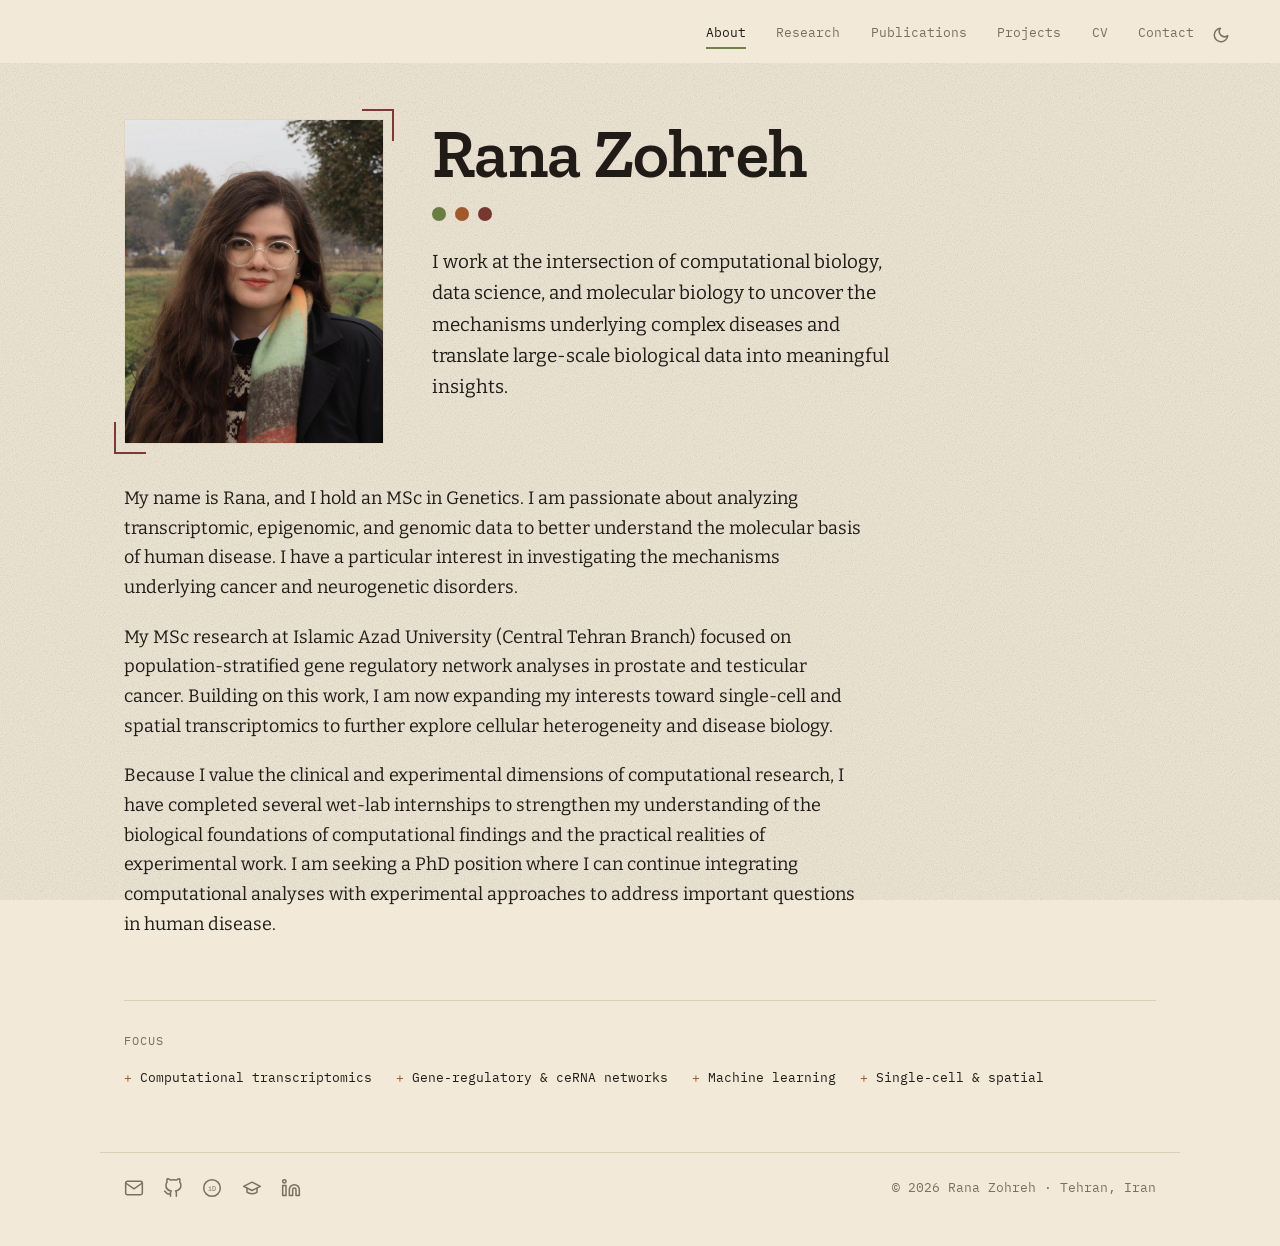
==== index.html @ a715c74a "Add files via upload" ====
<!DOCTYPE html>
<html lang="en">
<head>
  <meta charset="UTF-8">
  <!-- makes the site scale correctly on phones -->
  <meta name="viewport" content="width=device-width, initial-scale=1.0">
  <meta property="og:type" content="website">
  <meta property="og:url" content="https://ranazohreh.com/">
  <meta property="og:title" content="Rana Zohreh — Molecular Geneticist · Computational Biologist">
  <meta property="og:description" content="Computational Genomics &amp; Transcriptomics • Bioinformatics • Systems Biology • Machine Learning for Biomedical Data • Single-Cell &amp; Spatial Omics">
  <meta property="og:image" content="https://ranazohreh.com/og-card.png">
  <meta name="twitter:card" content="summary_large_image">
  <meta name="twitter:title" content="Rana Zohreh — Molecular Geneticist · Computational Biologist">
  <meta name="twitter:description" content="Computational Genomics &amp; Transcriptomics • Bioinformatics • Systems Biology • Machine Learning for Biomedical Data • Single-Cell &amp; Spatial Omics">
  <meta name="twitter:image" content="https://ranazohreh.com/og-card.png">
  <title>Rana Zohreh</title>
  <script>
  (function(){try{var t=localStorage.getItem('theme')||(window.matchMedia('(prefers-color-scheme: dark)').matches?'dark':'light');document.documentElement.setAttribute('data-theme',t);}catch(e){}})();
  function toggleTheme(){var d=document.documentElement,c=d.getAttribute('data-theme')==='dark'?'light':'dark';d.setAttribute('data-theme',c);try{localStorage.setItem('theme',c);}catch(e){}}
  </script>
  <meta name="description" content="Computational Genomics &amp; Transcriptomics • Bioinformatics • Systems Biology • Machine Learning for Biomedical Data • Single-Cell &amp; Spatial Omics">

  <!-- Google Fonts: display, body, and monospace label face -->
  <link rel="preconnect" href="https://fonts.googleapis.com">
  <link rel="preconnect" href="https://fonts.gstatic.com" crossorigin>
  <link href="https://fonts.googleapis.com/css2?family=Zilla+Slab:wght@400;500;600;700&family=Bitter:wght@400;500;600;700&family=IBM+Plex+Mono:wght@400;500&display=swap" rel="stylesheet">

  <!-- our stylesheet -->
  <link rel="stylesheet" href="style.css">
  <link rel="icon" type="image/svg+xml" href="favicon.svg">
  <link rel="icon" type="image/png" sizes="64x64" href="favicon-64.png">
  <link rel="apple-touch-icon" href="favicon-64.png">
</head>
<body class="home">

  <!-- ===== HEADER / NAV (same on every page) ===== -->
  <header class="site-header">
    <a href="/" class="logo" aria-label="Home"><svg viewBox="0 0 24 24" width="22" height="22" fill="none" stroke="currentColor" stroke-width="2" stroke-linecap="round" stroke-linejoin="round"><path d="M3 10.5 12 3l9 7.5"/><path d="M5 9.5V21h14V9.5"/></svg></a>
    <nav class="site-nav">
      <a href="/" class="is-active">About</a>
      <a href="research">Research</a>
      <a href="publications">Publications</a>
      <a href="projects">Projects</a>
      <a href="cv">CV</a>
      <a href="contact">Contact</a>
    </nav>
    <button class="theme-toggle" aria-label="Toggle dark mode" onclick="toggleTheme()"><svg class="icon-moon" viewBox="0 0 24 24" fill="none" stroke="currentColor" stroke-width="2" stroke-linecap="round" stroke-linejoin="round"><path d="M21 12.8A9 9 0 1 1 11.2 3 7 7 0 0 0 21 12.8z"/></svg><svg class="icon-sun" viewBox="0 0 24 24" fill="none" stroke="currentColor" stroke-width="2" stroke-linecap="round" stroke-linejoin="round"><circle cx="12" cy="12" r="4"/><path d="M12 2v2M12 20v2M2 12h2M20 12h2M5 5l1.4 1.4M17.2 17.2 18.6 18.6M18.6 5.4 17.2 6.8M6.8 17.2 5.4 18.6"/></svg></button>
    <div id="scroll-progress"></div>
  </header>

  <main>
    <!-- ===== HERO ===== -->
    <section class="hero">
      <div class="hero-text">
        <h1>Rana Zohreh</h1>
        <div class="dots" aria-hidden="true"><span></span><span></span><span></span></div>
        <p class="lede">
          I work at the intersection of computational biology, data science, and
          molecular biology to uncover the mechanisms underlying complex diseases
          and translate large-scale biological data into meaningful insights.
        </p>
      </div>

      <!-- PORTRAIT: replace rana.jpg with your photo (4:5 portrait, ~640x800).
           Until then, the placeholder below is shown automatically. -->
      <figure class="portrait">
        <img src="rana.jpg" alt="Portrait of Rana Zohreh"
             onerror="this.onerror=null; this.src='profile.svg';">
      </figure>
    </section>

    <!-- ===== ABOUT BODY ===== -->
    <section class="prose">
      <p>
        My name is Rana, and I hold an MSc in Genetics. I am passionate about
        analyzing transcriptomic, epigenomic, and genomic data to better understand
        the molecular basis of human disease. I have a particular interest in
        investigating the mechanisms underlying cancer and neurogenetic disorders.
      </p>
      <p>
        My MSc research at Islamic Azad University (Central Tehran Branch) focused on
        population-stratified gene regulatory network analyses in prostate and
        testicular cancer. Building on this work, I am now expanding my interests
        toward single-cell and spatial transcriptomics to further explore cellular
        heterogeneity and disease biology.
      </p>
      <p>
        Because I value the clinical and experimental dimensions of computational
        research, I have completed several wet-lab internships to strengthen my
        understanding of the biological foundations of computational findings and the
        practical realities of experimental work. I am seeking a PhD position where I
        can continue integrating computational analyses with experimental approaches
        to address important questions in human disease.
      </p>
    </section>

    <!-- ===== FOCUS AREAS (mono labels) ===== -->
    <section class="focus">
      <span class="focus-label">Focus</span>
      <ul class="focus-list">
        <li>Computational transcriptomics</li>
        <li>Gene-regulatory &amp; ceRNA networks</li>
        <li>Machine learning</li>
        <li>Single-cell &amp; spatial</li>
      </ul>
    </section>
  </main>

  <!-- ===== FOOTER (same on every page) ===== -->
  <footer class="site-footer">
    <div class="footer-links">
      <a href="https://mail.google.com/mail/?view=cm&amp;fs=1&amp;to=ranazohreh@gmail.com" target="_blank" rel="noopener noreferrer" aria-label="Email" title="Email"><svg viewBox="0 0 24 24" fill="none" stroke="currentColor" stroke-width="1.8" stroke-linecap="round" stroke-linejoin="round"><rect x="2" y="4" width="20" height="16" rx="2"/><path d="m2 6 10 7L22 6"/></svg></a>
      <a href="https://github.com/ranazohreh" target="_blank" rel="noopener noreferrer" aria-label="GitHub" title="GitHub"><svg viewBox="0 0 24 24" fill="none" stroke="currentColor" stroke-width="1.8" stroke-linecap="round" stroke-linejoin="round"><path d="M9 19c-5 1.5-5-2.5-7-3m14 6v-3.87a3.37 3.37 0 0 0-.94-2.61c3.14-.35 6.44-1.54 6.44-7A5.44 5.44 0 0 0 20 4.77 5.07 5.07 0 0 0 19.91 1S18.73.65 16 2.48a13.38 13.38 0 0 0-7 0C6.27.65 5.09 1 5.09 1A5.07 5.07 0 0 0 5 4.77a5.44 5.44 0 0 0-1.5 3.78c0 5.42 3.3 6.61 6.44 7A3.37 3.37 0 0 0 9 18.13V22"/></svg></a>
      <a href="https://orcid.org/0009-0005-7053-2197" target="_blank" rel="noopener noreferrer" aria-label="ORCID" title="ORCID"><svg viewBox="0 0 24 24" fill="none" stroke="currentColor" stroke-width="1.8"><circle cx="12" cy="12" r="10"/><text x="12" y="15.5" text-anchor="middle" font-family="monospace" font-size="8" fill="currentColor" stroke="none">iD</text></svg></a>
      <a href="https://scholar.google.com/citations?hl=en&amp;user=mZwZX9kAAAAJ" target="_blank" rel="noopener noreferrer" aria-label="Google Scholar" title="Google Scholar"><svg viewBox="0 0 24 24" fill="none" stroke="currentColor" stroke-width="1.8" stroke-linecap="round" stroke-linejoin="round"><path d="M22 10 12 5 2 10l10 5 10-5Z"/><path d="M6 12v5c3 2.5 9 2.5 12 0v-5"/></svg></a>
      <a href="https://www.linkedin.com/in/ranazohreh" target="_blank" rel="noopener noreferrer" aria-label="LinkedIn" title="LinkedIn"><svg viewBox="0 0 24 24" fill="none" stroke="currentColor" stroke-width="1.8" stroke-linecap="round" stroke-linejoin="round"><path d="M16 8a6 6 0 0 1 6 6v7h-4v-7a2 2 0 0 0-4 0v7h-4v-7a6 6 0 0 1 6-6z"/><rect x="2" y="9" width="4" height="12"/><circle cx="4" cy="4" r="2"/></svg></a>
    </div>
    <p class="footer-note">&copy; 2026 Rana Zohreh &middot; Tehran, Iran</p>
  </footer>

  <script>
  (function(){var last=0;function upd(){var el=document.getElementById('scroll-progress');if(!el)return;var d=document.documentElement;var h=d.scrollHeight-d.clientHeight;var y=window.scrollY||d.scrollTop;el.style.width=(h>0?(y/h*100):0)+'%';el.style.background=(y>last)?'var(--amber)':'var(--ink)';last=y;}window.addEventListener('scroll',upd,{passive:true});window.addEventListener('resize',upd);document.addEventListener('DOMContentLoaded',upd);})();
  </script>
</body>
</html>
---- style.css ----
/* ============================================================
   Rana Zohreh — "Bench & Code" v3 (warm multi-accent, Mulish)
   Display + Body: Mulish (Calibri-like humanist sans)
   Labels: IBM Plex Mono
   Palette: bone + olive + amber + oxblood
   Edit :root to restyle everything.
   ============================================================ */

:root {
  /* ---- BASE ---- */
  --paper:  #f2e9d8;   /* warm cream-bone (back toward previous) */
  --paper2: #ede1c9;   /* photo frame */
  --ink:    #211c17;   /* warm near-black */
  --muted:  #7c6f5d;   /* warm grey */
  --line:   #ddcfb6;   /* warm hairline */

  /* ---- ACCENTS (the palette) ---- */
  --olive:   #6f8346;
  --amber:   #a85d2e;
  --oxblood: #7c3a33;
  --accent:  var(--olive);   /* primary: links + active nav */

  /* ---- TYPE ---- */
  --display: 'Zilla Slab', Georgia, serif;    /* ≈ Sentinel (free slab) */
  --body:    'Bitter', Georgia, serif;         /* ≈ Clarendon (free slab) */
  --mono:    'IBM Plex Mono', monospace;

  --maxw: 1080px;
}

* { box-sizing: border-box; }
html {
  scroll-behavior: smooth;
  overflow-x: clip;            /* kills the horizontal scrollbar + bottom shake; keeps sticky working */
  scrollbar-width: none;       /* Firefox: hide scrollbar */
  -ms-overflow-style: none;    /* legacy Edge */
}
html::-webkit-scrollbar { width: 0; height: 0; }  /* Chrome/Safari: hide scrollbar */

body {
  margin: 0;
  background: var(--paper);
  color: var(--ink);
  font-family: var(--body);
  font-size: 18px;
  line-height: 1.65;
  -webkit-font-smoothing: antialiased;
}

/* ---- FILM GRAIN OVERLAY ---- */
body::before {
  content: "";
  position: fixed;
  inset: 0;
  z-index: 9999;
  pointer-events: none;
  opacity: 0.9;                 /* lower = subtler grain */
  mix-blend-mode: multiply;
  background-image: url("data:image/svg+xml,%3Csvg xmlns='http://www.w3.org/2000/svg' width='180' height='180'%3E%3Cfilter id='n'%3E%3CfeTurbulence type='fractalNoise' baseFrequency='0.9' numOctaves='3' stitchTiles='stitch'/%3E%3CfeColorMatrix type='saturate' values='0'/%3E%3C/filter%3E%3Crect width='100%25' height='100%25' filter='url(%23n)' opacity='0.4'/%3E%3C/svg%3E");
}

a { color: var(--accent); text-decoration: none; }
a:hover { text-decoration: underline; }
a:focus-visible { outline: 2px solid var(--accent); outline-offset: 3px; border-radius: 2px; }

/* ============================================================
   HEADER / NAV
   ============================================================ */
.site-header {
  margin: 0;
  padding: 1.4rem clamp(1.5rem, 4vw, 3rem) 0.9rem;
  position: sticky; top: 0; z-index: 10001;
  background: var(--paper);
  display: flex;
  flex-wrap: wrap;
  align-items: center;
  gap: 1rem;
}
.logo {
  display: inline-flex;
  align-items: center;
  line-height: 0;
  margin-right: auto;   /* pushes nav to the far right */
  color: var(--ink);
}
.logo svg { display: block; }
.logo:hover { text-decoration: none; color: var(--accent); }

.site-nav { display: flex; gap: 1.9rem; margin-left: auto; font-family: var(--mono); font-size: 0.8rem; }
.home .logo { display: none; }   /* hide the small name only on the homepage */
.site-nav a { color: var(--muted); }
.site-nav a:hover { color: var(--ink); text-decoration: none; }
.site-nav a.is-active { color: var(--ink); }
.site-nav a.is-active::after {
  content: ""; display: block; height: 2px; background: var(--accent); margin-top: 3px;
}

/* ============================================================
   MAIN
   ============================================================ */
main { max-width: var(--maxw); margin: 0 auto; padding: 0 1.5rem; }

.hero {
  padding: 3.5rem 0 1rem;
  display: grid;
  grid-template-columns: 1fr;
  gap: 2.5rem;
  align-items: start;
}
@media (min-width: 720px) {
  .hero { grid-template-columns: 260px 1fr; gap: 3rem; }
  .portrait { order: -1; }   /* portrait sits in the left column */
}

.eyebrow {
  font-family: var(--mono);
  font-size: 0.76rem;
  letter-spacing: 0.06em;
  text-transform: uppercase;
  color: var(--oxblood);
  margin: 0 0 1rem;
}

.hero h1 {
  font-family: var(--display);
  font-weight: 600;
  font-size: clamp(2.7rem, 7vw, 4.3rem);
  line-height: 1.02;
  letter-spacing: -0.01em;
  margin: 0 0 1.1rem;
}

/* ---- SIGNATURE: three dots (olive / amber / oxblood) ---- */
.dots { display: flex; gap: 9px; margin: 0 0 1.6rem; }
.dots span { width: 14px; height: 14px; border-radius: 50%; display: block; }
.dots span:nth-child(1) { background: var(--olive); }
.dots span:nth-child(2) { background: var(--amber); }
.dots span:nth-child(3) { background: var(--oxblood); }

.lede { font-size: 1.18rem; color: var(--ink); max-width: 40ch; margin: 0; }

/* ---- PORTRAIT ---- */
.portrait { margin: 0; position: relative; z-index: 10000; }  /* z-index keeps photo above the grain */
/* L-shaped brackets: bottom-left + top-right, offset 12px outside the photo */
.portrait::before,
.portrait::after { content: ""; position: absolute; width: 30px; height: 30px; }
.portrait::after  { left: -12px;  bottom: -12px; border-left: 2px solid var(--oxblood); border-bottom: 2px solid var(--oxblood); }
.portrait::before { right: -12px; top: -12px;    border-right: 2px solid var(--oxblood); border-top: 2px solid var(--oxblood); }
.portrait img {
  width: 100%;
  aspect-ratio: 4 / 5;
  object-fit: cover;
  display: block;
  background: var(--paper2);
  border: 1px solid var(--line);
  filter: grayscale(0.12) sepia(0.10) contrast(1.02);  /* delete for a plain photo */
}
/* corner brackets: bottom-left + top-right, offset out from the photo.
   change -10px to push them further/closer; change var(--oxblood) to recolor */
.portrait::after {
  content: ""; position: absolute; left: -10px; bottom: -10px;
  width: 30px; height: 30px;
  border-left: 2px solid var(--oxblood); border-bottom: 2px solid var(--oxblood);
}
.portrait::before {
  content: ""; position: absolute; right: -10px; top: -10px;
  width: 30px; height: 30px;
  border-right: 2px solid var(--oxblood); border-top: 2px solid var(--oxblood);
}
.portrait figcaption {
  font-family: var(--mono);
  font-size: 0.72rem;
  color: var(--muted);
  margin-top: 0.6rem;
  letter-spacing: 0.04em;
}

/* ---- PROSE ---- */
.prose { padding: 1.5rem 0; max-width: 62ch; }
.prose p { margin: 0 0 1.25rem; color: var(--ink); }

/* ---- FOCUS ---- */
.focus { padding: 1.5rem 0 0; border-top: 1px solid var(--line); margin-top: 1rem; }
.focus-label {
  font-family: var(--mono); font-size: 0.74rem; letter-spacing: 0.08em;
  text-transform: uppercase; color: var(--muted);
}
.focus-list {
  list-style: none; padding: 0; margin: 0.75rem 0 0;
  display: flex; flex-wrap: wrap; gap: 0.5rem 1.5rem;
  font-family: var(--mono); font-size: 0.84rem;
}
.focus-list li::before { content: "+ "; color: var(--amber); }

/* ---- inner / stub pages ---- */
.page-intro { padding: 3rem 0 1rem; }
.page-intro h1 {
  font-family: var(--display); font-weight: 600;
  font-size: clamp(2.3rem, 6vw, 3.2rem); letter-spacing: -0.01em; margin: 0 0 1rem;
}
.placeholder {
  font-family: var(--mono); font-size: 0.84rem; color: var(--muted);
  border: 1px dashed var(--line); padding: 1rem 1.25rem; border-radius: 4px;
}

/* ---- RESEARCH page ---- */
.page-lede { font-size: 1.12rem; color: var(--ink); max-width: 60ch; margin: 0 0 0.5rem; }
.research-list { display: flex; flex-direction: column; gap: 3.4rem; padding: 2.4rem 0 0; max-width: 66ch; }
.theme { border-top: 1px solid var(--line); padding-top: 2rem; }
.theme .tag {
  font-family: var(--mono); font-size: 0.68rem; letter-spacing: 0.05em;
  text-transform: uppercase; color: var(--paper); background: var(--oxblood);
  display: inline-block; padding: 3px 9px; border-radius: 3px; margin-bottom: 0.7rem;
}
.theme h2 {
  font-family: var(--display); font-weight: 600; font-size: 1.5rem;
  letter-spacing: -0.01em; line-height: 1.15; margin: 0 0 0.6rem;
}
.theme p { margin: 0 0 0.9rem; color: var(--ink); }
.theme .methods { font-family: var(--mono); font-size: 0.76rem; color: var(--muted); margin: 0; }
.theme .methods b { color: var(--ink); font-weight: 500; }

/* ---- PUBLICATIONS page ---- */
.pub-group { margin: 0 0 4.4rem; max-width: 72ch; }
.pub-label {
  font-family: var(--display); font-size: 1.25rem; font-weight: 600;
  letter-spacing: -0.01em; color: var(--oxblood); display: inline-block;
  margin-bottom: 1rem; padding-bottom: 3px; border-bottom: 2px solid var(--oxblood);
}
.pub { padding: 1.15rem 0; border-top: 1px solid var(--line); }
.pub .title { font-weight: 600; color: var(--ink); }
.pub .authors { display: block; color: var(--muted); font-size: 0.92rem; margin-top: 0.15rem; }
.pub .venue { display: block; color: var(--muted); font-size: 0.88rem; font-style: italic; margin-top: 0.1rem; }
.pub .me { color: var(--oxblood); font-weight: 600; }
.pub .award {
  font-family: var(--mono); font-size: 0.72rem; color: var(--olive);
  margin-top: 0.35rem; display: inline-block;
}

/* ============================================================
   FOOTER
   ============================================================ */
.site-footer {
  max-width: var(--maxw); margin: 4rem auto 0;
  padding: 1.5rem 1.5rem 3rem; border-top: 1px solid var(--line);
  display: flex; flex-wrap: wrap; justify-content: space-between; gap: 0.75rem;
}
.footer-links { display: flex; gap: 1.2rem; align-items: center; font-family: var(--mono); font-size: 0.8rem; }
.footer-links a { color: var(--muted); display: inline-flex; }
.footer-links a:hover { color: var(--oxblood); text-decoration: none; }
.footer-links svg { width: 20px; height: 20px; display: block; }
.footer-note { font-family: var(--mono); font-size: 0.8rem; color: var(--muted); margin: 0; }

/* ============================================================
   RESPONSIVE
   ============================================================ */
@media (max-width: 540px) {
  body { font-size: 17px; }
  .site-header { padding-top: 1.75rem; }
  .hero { padding-top: 2.5rem; }
  .portrait { max-width: 240px; }
}
@media (prefers-reduced-motion: reduce) { html { scroll-behavior: auto; } }


/* ============================================================
   THEME TOGGLE + DARK MODE
   ============================================================ */
.theme-toggle {
  background: none; border: none; cursor: pointer; color: var(--muted);
  padding: 2px; display: inline-flex; align-items: center;
}
.theme-toggle:hover { color: var(--ink); }
.theme-toggle svg { display: block; width: 18px; height: 18px; }
.theme-toggle .icon-sun { display: none; }
[data-theme="dark"] .theme-toggle .icon-moon { display: none; }
[data-theme="dark"] .theme-toggle .icon-sun { display: inline; }

[data-theme="dark"] {
  --paper:  #1a1714;
  --paper2: #232019;
  --ink:    #ece5d7;
  --muted:  #9c9384;
  --line:   #322d25;
  --olive:  #9fb06b;
  --amber:  #d68f55;
  --oxblood:#cf7468;
}
[data-theme="dark"] body::before { mix-blend-mode: screen; opacity: 0.32; }
[data-theme="dark"] .portrait img { filter: grayscale(0.1) contrast(1.0); }

/* ============================================================
   CV page
   ============================================================ */
.cv-download {
  display: inline-block; font-family: var(--mono); font-size: 0.8rem;
  border: 1px solid var(--ink); padding: 0.5rem 1rem; border-radius: 4px;
  color: var(--ink); margin: 0 0 1.75rem;
}
.cv-download:hover { background: var(--ink); color: var(--paper); text-decoration: none; }
.cv-section { margin: 0 0 2.2rem; max-width: 76ch; }
.cv-section > h2 {
  font-family: var(--display); font-weight: 600; font-size: 1.4rem;
  letter-spacing: -0.01em; margin: 0 0 0.75rem;
}
.cv-info { display: grid; grid-template-columns: max-content 1fr; gap: 0.4rem 1.4rem; max-width: 62ch; }
.cv-info dt {
  font-family: var(--mono); font-size: 0.74rem; text-transform: uppercase;
  letter-spacing: 0.04em; color: var(--muted); padding-top: 3px;
}
.cv-info dd { margin: 0; color: var(--ink); }
.cv-row {
  display: grid; grid-template-columns: 124px 1fr; gap: 1rem;
  padding: 0.9rem 0; border-top: 1px solid var(--line);
}
.cv-date { font-family: var(--mono); font-size: 0.78rem; color: var(--oxblood); padding-top: 2px; }
.cv-entry h3 { font-size: 1.02rem; font-weight: 600; margin: 0 0 0.15rem; }
.cv-entry .org { color: var(--muted); font-size: 0.92rem; margin: 0 0 0.45rem; }
.cv-entry ul { margin: 0.3rem 0 0; padding-left: 1.1rem; }
.cv-entry li { margin: 0 0 0.35rem; color: var(--ink); }
.skills-group { margin: 0 0 0.85rem; }
.skills-group h3 { font-size: 0.95rem; font-weight: 600; margin: 0 0 0.2rem; }
.skills-group p { margin: 0; color: var(--muted); font-size: 0.9rem; }
@media (max-width: 560px) { .cv-row { grid-template-columns: 1fr; gap: 0.2rem; } }

/* ============================================================
   PROJECTS page
   ============================================================ */
.projects-grid {
  display: grid; grid-template-columns: repeat(auto-fit, minmax(260px, 1fr));
  gap: 1.25rem; padding: 1.75rem 0 0;
}
.project-card {
  border: 1px solid var(--line); border-radius: 6px; padding: 1.25rem;
  display: flex; flex-direction: column; gap: 0.6rem; background: var(--paper2);
}
.project-card .tag {
  font-family: var(--mono); font-size: 0.7rem; text-transform: uppercase;
  letter-spacing: 0.05em; color: var(--oxblood);
}
.project-card h2 {
  font-family: var(--display); font-weight: 600; font-size: 1.2rem;
  letter-spacing: -0.01em; margin: 0;
}
.project-card p { margin: 0; font-size: 0.92rem; color: var(--ink); flex: 1; }
.project-stack { font-family: var(--mono); font-size: 0.74rem; color: var(--muted); }
.project-card .links { font-family: var(--mono); font-size: 0.78rem; }


/* ---- scroll progress bar ---- */
#scroll-progress {
  position: absolute; left: 0; bottom: 0; height: 3px; width: 0;
  background: var(--amber); z-index: 2; transition: background .15s ease;
}


/* ---- CONTACT page ---- */
.contact-list { display: flex; flex-direction: column; gap: 0; padding: 1.75rem 0 0; max-width: 58ch; }
.contact-row {
  display: flex; align-items: center; gap: 1rem; padding: 1rem 0;
  border-top: 1px solid var(--line); color: var(--ink);
}
.contact-row:hover { text-decoration: none; }
.contact-row svg { width: 22px; height: 22px; flex: none; color: var(--muted); }
.contact-row:hover svg,
.contact-row:hover .c-label { color: var(--oxblood); }
.c-label { font-weight: 600; min-width: 96px; }
.c-val { color: var(--muted); font-family: var(--mono); font-size: 0.86rem; }
.contact-note { font-family: var(--mono); font-size: 0.82rem; color: var(--muted); margin-top: 1.5rem; }
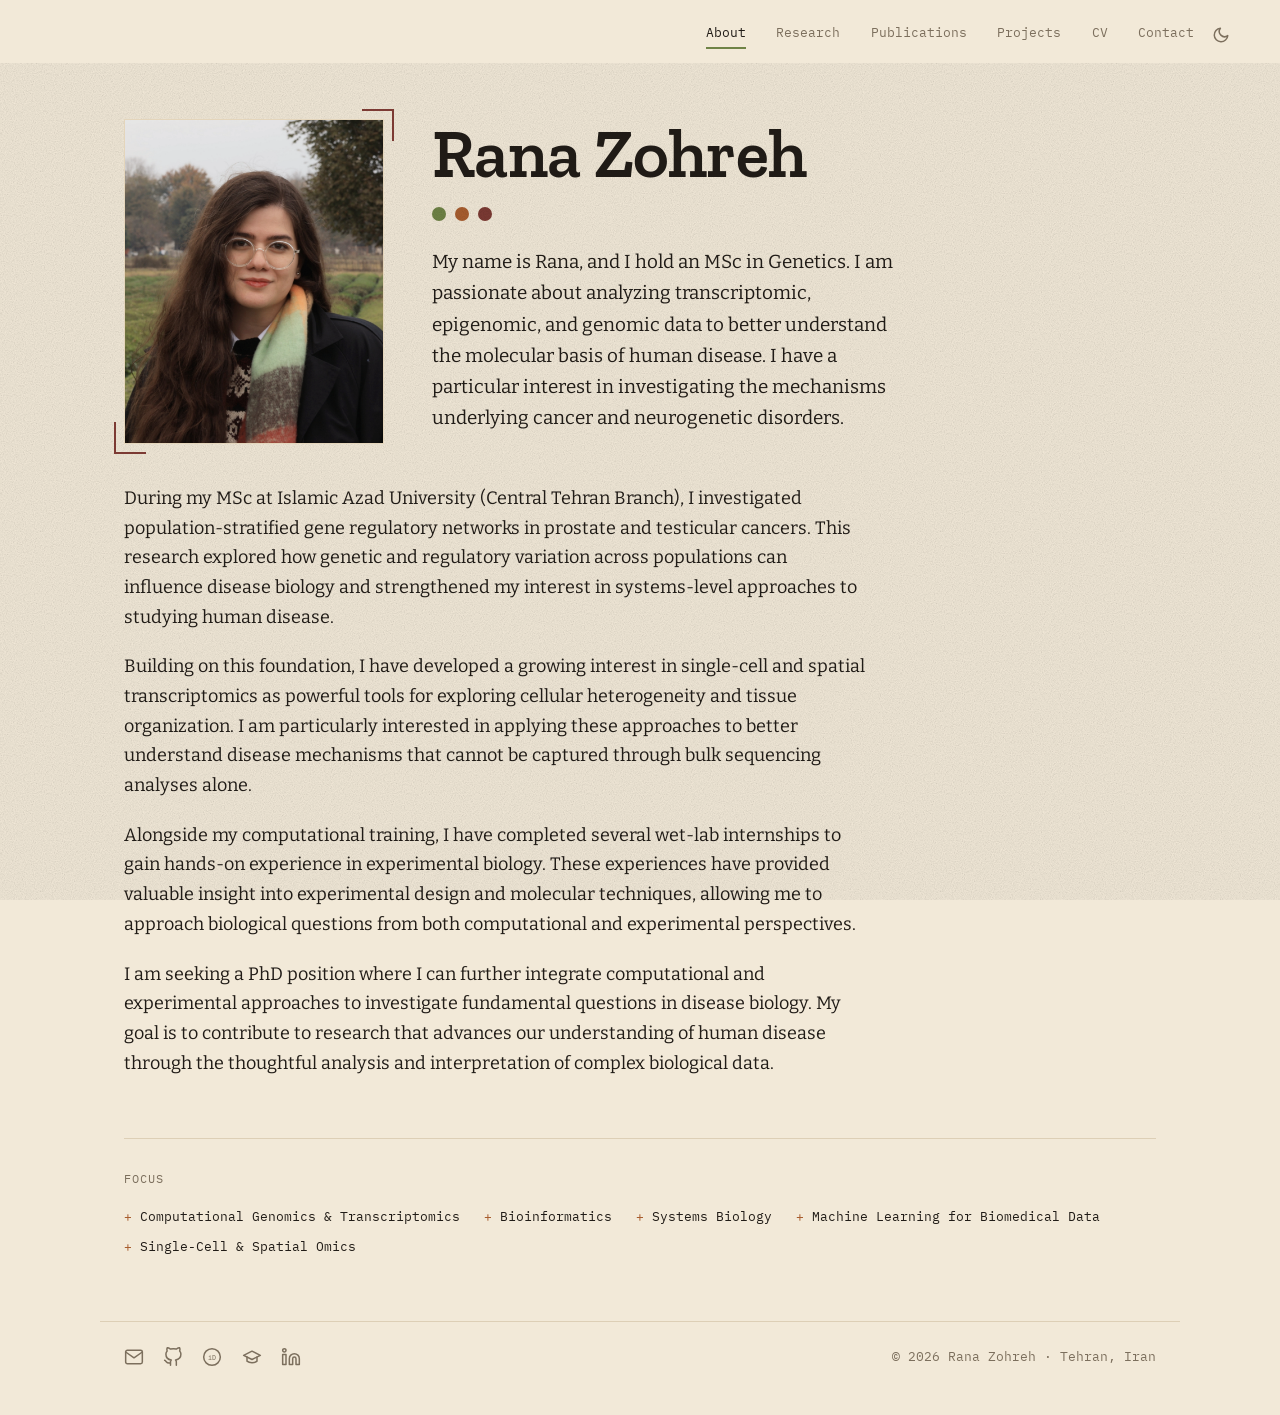
==== commit 9d9938cd: "Add files via upload" ====
--- a/index.html
+++ b/index.html
@@ -55,9 +55,10 @@
         <h1>Rana Zohreh</h1>
         <div class="dots" aria-hidden="true"><span></span><span></span><span></span></div>
         <p class="lede">
-          I work at the intersection of computational biology, data science, and
-          molecular biology to uncover the mechanisms underlying complex diseases
-          and translate large-scale biological data into meaningful insights.
+          My name is Rana, and I hold an MSc in Genetics. I am passionate about
+          analyzing transcriptomic, epigenomic, and genomic data to better understand
+          the molecular basis of human disease. I have a particular interest in
+          investigating the mechanisms underlying cancer and neurogenetic disorders.
         </p>
       </div>
 
@@ -72,25 +73,32 @@
     <!-- ===== ABOUT BODY ===== -->
     <section class="prose">
       <p>
-        My name is Rana, and I hold an MSc in Genetics. I am passionate about
-        analyzing transcriptomic, epigenomic, and genomic data to better understand
-        the molecular basis of human disease. I have a particular interest in
-        investigating the mechanisms underlying cancer and neurogenetic disorders.
+        During my MSc at Islamic Azad University (Central Tehran Branch), I
+        investigated population-stratified gene regulatory networks in prostate and
+        testicular cancers. This research explored how genetic and regulatory
+        variation across populations can influence disease biology and strengthened
+        my interest in systems-level approaches to studying human disease.
       </p>
       <p>
-        My MSc research at Islamic Azad University (Central Tehran Branch) focused on
-        population-stratified gene regulatory network analyses in prostate and
-        testicular cancer. Building on this work, I am now expanding my interests
-        toward single-cell and spatial transcriptomics to further explore cellular
-        heterogeneity and disease biology.
+        Building on this foundation, I have developed a growing interest in
+        single-cell and spatial transcriptomics as powerful tools for exploring
+        cellular heterogeneity and tissue organization. I am particularly interested
+        in applying these approaches to better understand disease mechanisms that
+        cannot be captured through bulk sequencing analyses alone.
       </p>
       <p>
-        Because I value the clinical and experimental dimensions of computational
-        research, I have completed several wet-lab internships to strengthen my
-        understanding of the biological foundations of computational findings and the
-        practical realities of experimental work. I am seeking a PhD position where I
-        can continue integrating computational analyses with experimental approaches
-        to address important questions in human disease.
+        Alongside my computational training, I have completed several wet-lab
+        internships to gain hands-on experience in experimental biology. These
+        experiences have provided valuable insight into experimental design and
+        molecular techniques, allowing me to approach biological questions from both
+        computational and experimental perspectives.
+      </p>
+      <p>
+        I am seeking a PhD position where I can further integrate computational and
+        experimental approaches to investigate fundamental questions in disease
+        biology. My goal is to contribute to research that advances our understanding
+        of human disease through the thoughtful analysis and interpretation of
+        complex biological data.
       </p>
     </section>
 
@@ -98,10 +106,11 @@
     <section class="focus">
       <span class="focus-label">Focus</span>
       <ul class="focus-list">
-        <li>Computational transcriptomics</li>
-        <li>Gene-regulatory &amp; ceRNA networks</li>
-        <li>Machine learning</li>
-        <li>Single-cell &amp; spatial</li>
+        <li>Computational Genomics &amp; Transcriptomics</li>
+        <li>Bioinformatics</li>
+        <li>Systems Biology</li>
+        <li>Machine Learning for Biomedical Data</li>
+        <li>Single-Cell &amp; Spatial Omics</li>
       </ul>
     </section>
   </main>
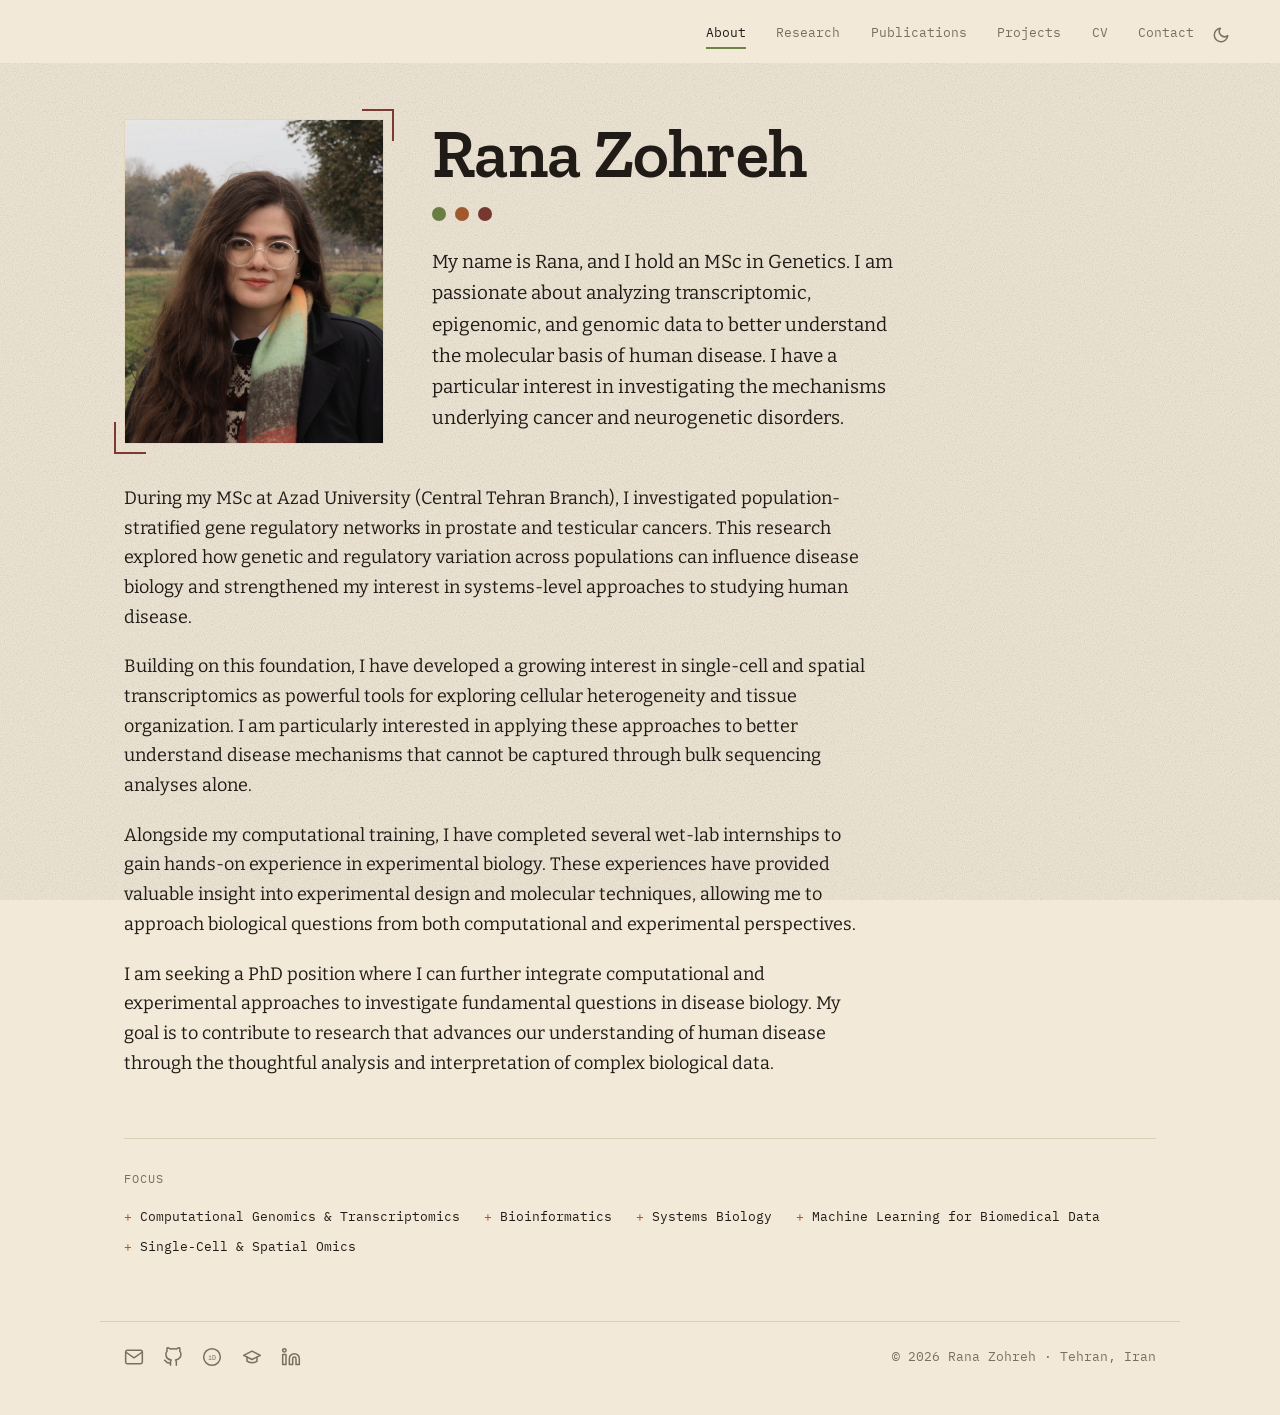
==== commit 2587d6e4: "Add files via upload" ====
--- a/index.html
+++ b/index.html
@@ -73,7 +73,7 @@
     <!-- ===== ABOUT BODY ===== -->
     <section class="prose">
       <p>
-        During my MSc at Islamic Azad University (Central Tehran Branch), I
+        During my MSc at Azad University (Central Tehran Branch), I
         investigated population-stratified gene regulatory networks in prostate and
         testicular cancers. This research explored how genetic and regulatory
         variation across populations can influence disease biology and strengthened
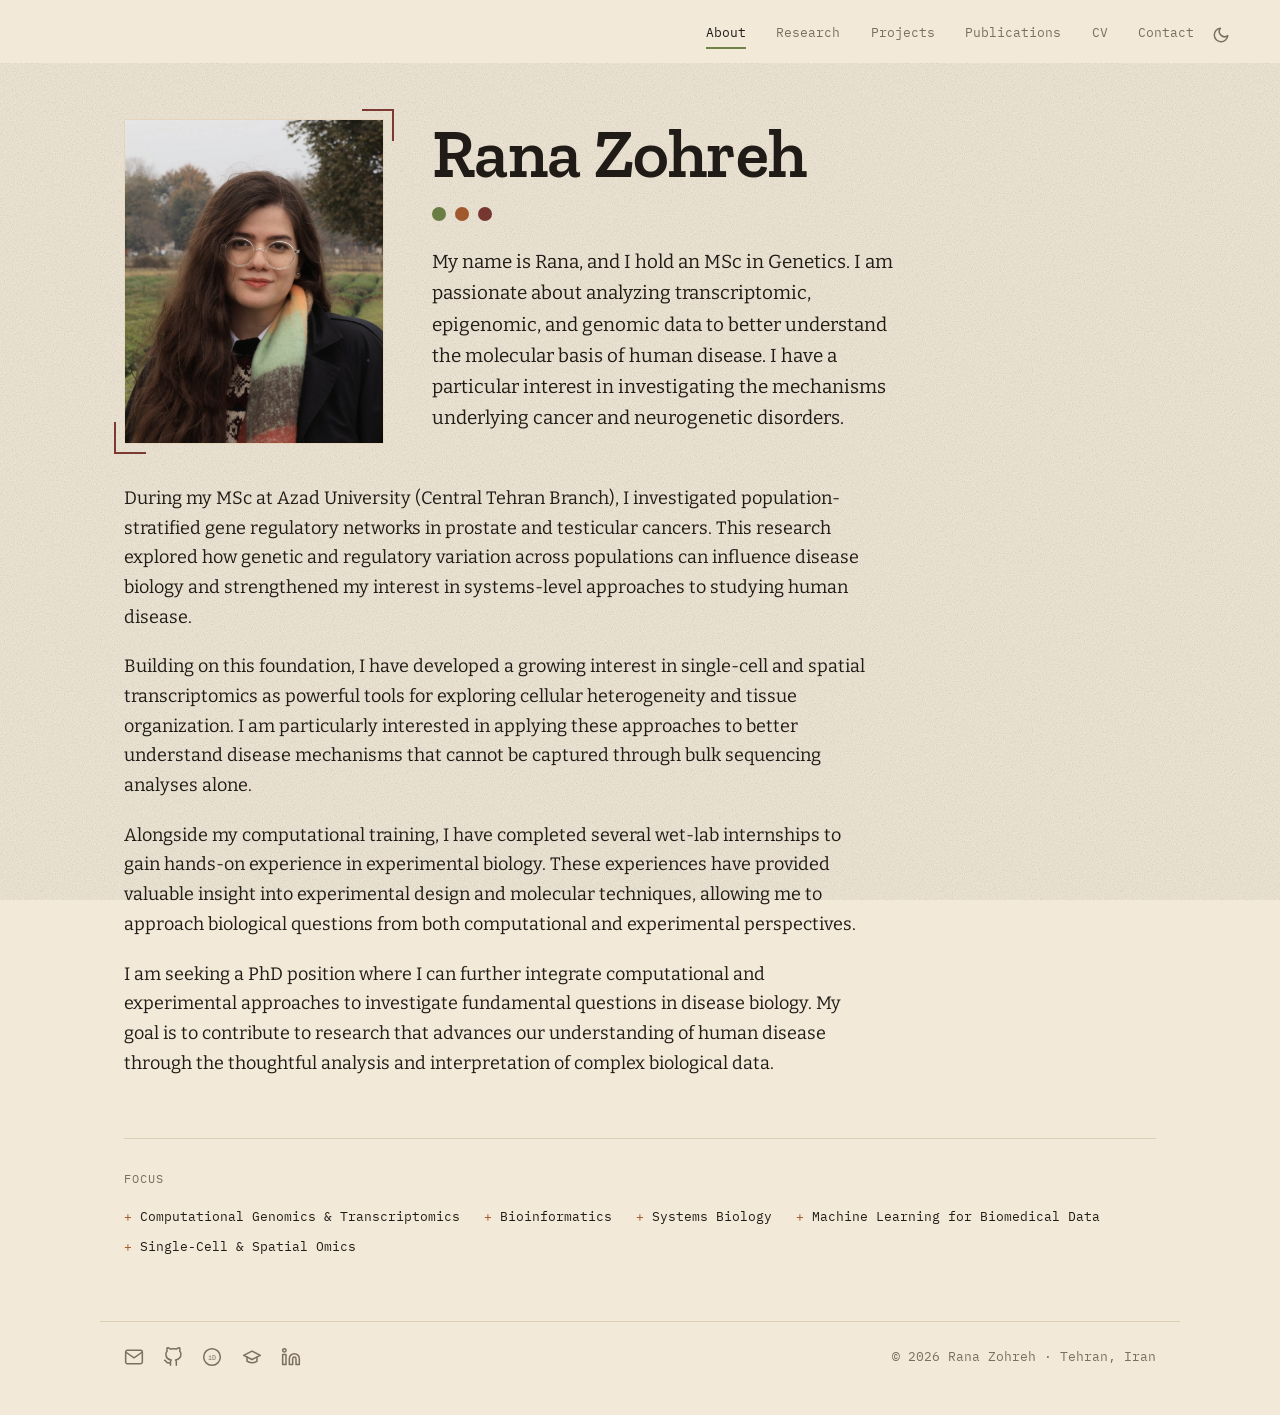
==== commit 742aae3d: "Add files via upload" ====
--- a/index.html
+++ b/index.html
@@ -39,8 +39,8 @@
     <nav class="site-nav">
       <a href="/" class="is-active">About</a>
       <a href="research">Research</a>
+      <a href="projects">Projects</a>
       <a href="publications">Publications</a>
-      <a href="projects">Projects</a>
       <a href="cv">CV</a>
       <a href="contact">Contact</a>
     </nav>
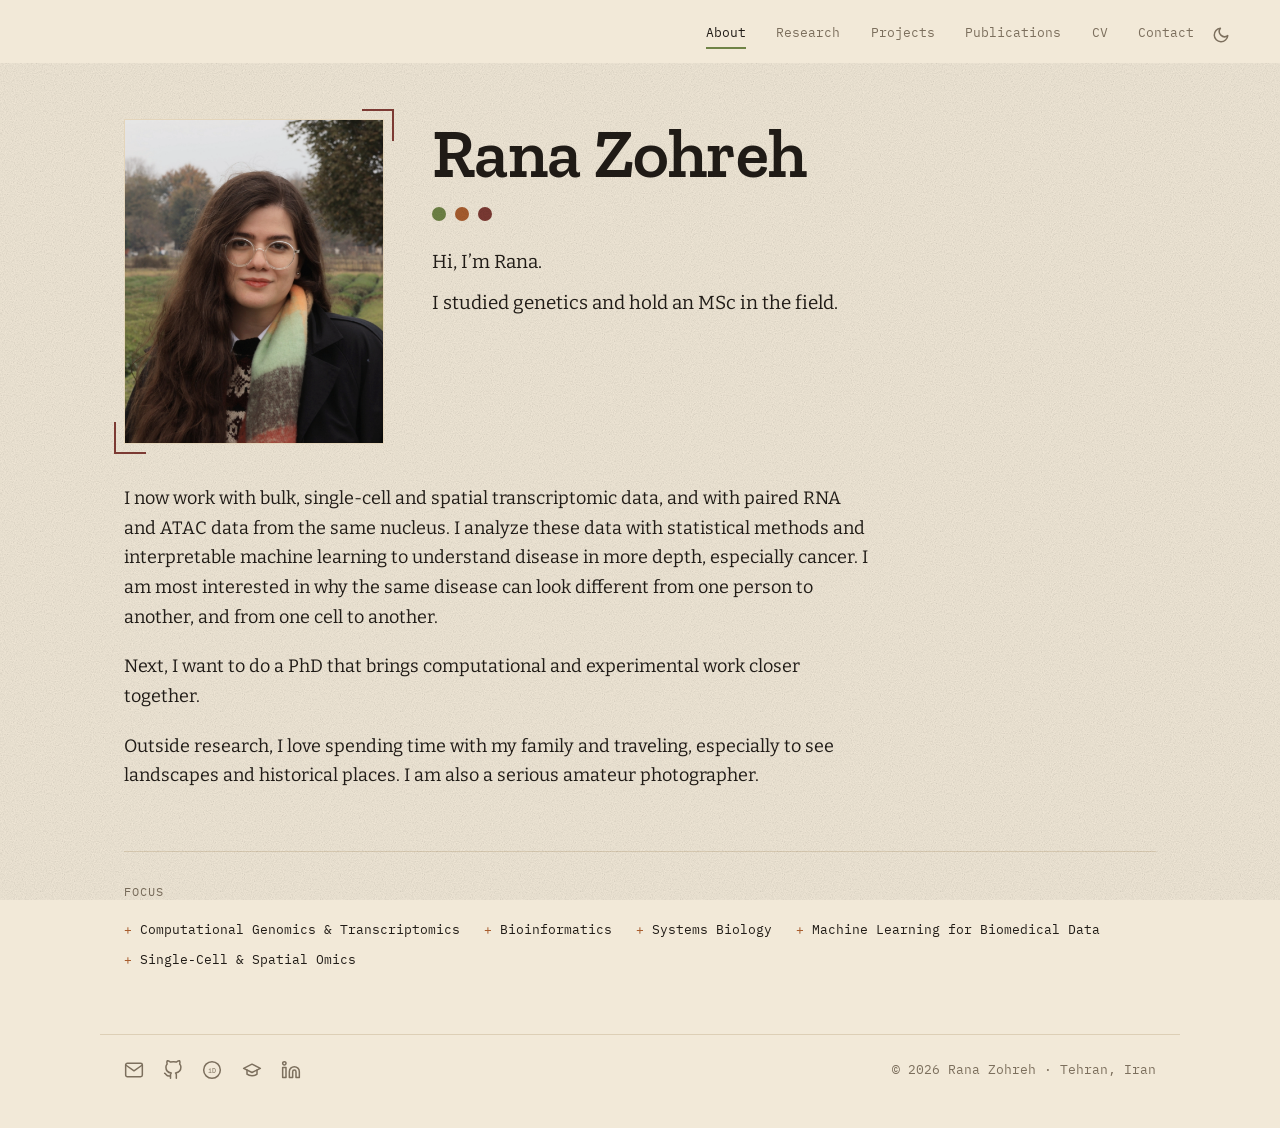
==== commit a1a087f2: "Replace About text, give each page its own preview address, remove old Publications copy Co-Authored" ====
--- a/index.html
+++ b/index.html
@@ -36,6 +36,8 @@
   <!-- ===== HEADER / NAV (same on every page) ===== -->
   <header class="site-header">
     <a href="/" class="logo" aria-label="Home"><svg viewBox="0 0 24 24" width="22" height="22" fill="none" stroke="currentColor" stroke-width="2" stroke-linecap="round" stroke-linejoin="round"><path d="M3 10.5 12 3l9 7.5"/><path d="M5 9.5V21h14V9.5"/></svg></a>
+    <input type="checkbox" id="nav-toggle" class="nav-cb">
+    <label for="nav-toggle" class="nav-toggle" aria-label="Menu"><svg viewBox="0 0 24 24" fill="none" stroke="currentColor" stroke-width="2" stroke-linecap="round"><path d="M3 6h18M3 12h18M3 18h18"/></svg></label>
     <nav class="site-nav">
       <a href="/" class="is-active">About</a>
       <a href="research">Research</a>
@@ -54,12 +56,8 @@
       <div class="hero-text">
         <h1>Rana Zohreh</h1>
         <div class="dots" aria-hidden="true"><span></span><span></span><span></span></div>
-        <p class="lede">
-          My name is Rana, and I hold an MSc in Genetics. I am passionate about
-          analyzing transcriptomic, epigenomic, and genomic data to better understand
-          the molecular basis of human disease. I have a particular interest in
-          investigating the mechanisms underlying cancer and neurogenetic disorders.
-        </p>
+        <p class="lede">Hi, I’m Rana.</p>
+        <p class="lede">I studied genetics and hold an MSc in the field.</p>
       </div>
 
       <!-- PORTRAIT: replace rana.jpg with your photo (4:5 portrait, ~640x800).
@@ -73,32 +71,21 @@
     <!-- ===== ABOUT BODY ===== -->
     <section class="prose">
       <p>
-        During my MSc at Azad University (Central Tehran Branch), I
-        investigated population-stratified gene regulatory networks in prostate and
-        testicular cancers. This research explored how genetic and regulatory
-        variation across populations can influence disease biology and strengthened
-        my interest in systems-level approaches to studying human disease.
+        I now work with bulk, single-cell and spatial transcriptomic data, and with
+        paired RNA and ATAC data from the same nucleus. I analyze these data with
+        statistical methods and interpretable machine learning to understand disease
+        in more depth, especially cancer. I am most interested in why the same
+        disease can look different from one person to another, and from one cell to
+        another.
       </p>
       <p>
-        Building on this foundation, I have developed a growing interest in
-        single-cell and spatial transcriptomics as powerful tools for exploring
-        cellular heterogeneity and tissue organization. I am particularly interested
-        in applying these approaches to better understand disease mechanisms that
-        cannot be captured through bulk sequencing analyses alone.
+        Next, I want to do a PhD that brings computational and experimental work
+        closer together.
       </p>
       <p>
-        Alongside my computational training, I have completed several wet-lab
-        internships to gain hands-on experience in experimental biology. These
-        experiences have provided valuable insight into experimental design and
-        molecular techniques, allowing me to approach biological questions from both
-        computational and experimental perspectives.
-      </p>
-      <p>
-        I am seeking a PhD position where I can further integrate computational and
-        experimental approaches to investigate fundamental questions in disease
-        biology. My goal is to contribute to research that advances our understanding
-        of human disease through the thoughtful analysis and interpretation of
-        complex biological data.
+        Outside research, I love spending time with my family and traveling,
+        especially to see landscapes and historical places. I am also a serious
+        amateur photographer.
       </p>
     </section>
 
--- a/style.css
+++ b/style.css
@@ -95,6 +95,10 @@
   content: ""; display: block; height: 2px; background: var(--accent); margin-top: 3px;
 }
 
+/* mobile menu trigger — hidden on desktop */
+.nav-cb { display: none; }
+.nav-toggle { display: none; }
+
 /* ============================================================
    MAIN
    ============================================================ */
@@ -138,6 +142,7 @@
 .dots span:nth-child(3) { background: var(--oxblood); }
 
 .lede { font-size: 1.18rem; color: var(--ink); max-width: 40ch; margin: 0; }
+.lede + .lede { margin-top: 0.6rem; }
 
 /* ---- PORTRAIT ---- */
 .portrait { margin: 0; position: relative; z-index: 10000; }  /* z-index keeps photo above the grain */
@@ -257,6 +262,24 @@
 @media (max-width: 540px) {
   body { font-size: 17px; }
   .site-header { padding-top: 1.75rem; }
+
+  /* show the hamburger, collapse the link list into a dropdown */
+  .nav-toggle {
+    display: inline-flex; align-items: center; margin-left: auto;
+    cursor: pointer; color: var(--muted); padding: 2px;
+  }
+  .nav-toggle:hover { color: var(--ink); }
+  .nav-toggle svg { width: 26px; height: 26px; display: block; }
+  .site-nav {
+    display: none;
+    position: absolute; top: 100%; right: clamp(1.5rem, 4vw, 3rem);
+    flex-direction: column; align-items: flex-end; gap: 1rem;
+    margin: 0; padding: 0.95rem 1.15rem;
+    background: var(--paper); border: 1px solid var(--line); border-radius: 6px;
+    box-shadow: 0 10px 28px rgba(0,0,0,0.14); font-size: 0.92rem;
+  }
+  .nav-cb:checked ~ .site-nav { display: flex; }
+
   .hero { padding-top: 2.5rem; }
   .portrait { max-width: 240px; }
 }
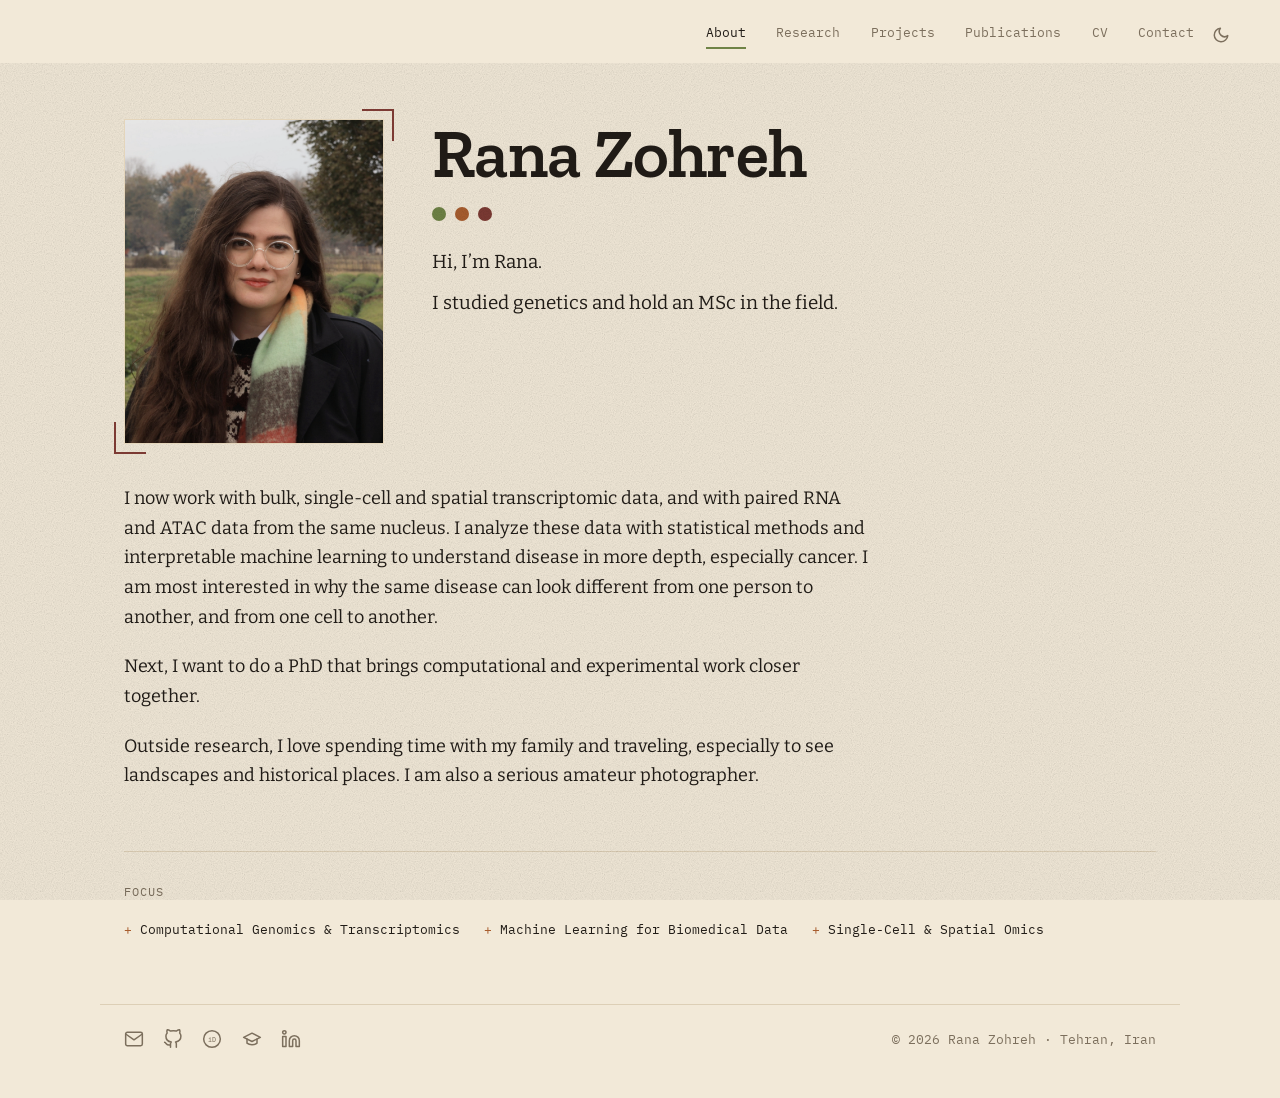
==== commit 584f60ff: "Update link preview description and shorten Focus list Co-Authored-By: Claude Opus 5.5 <noreply@anth" ====
--- a/index.html
+++ b/index.html
@@ -7,18 +7,18 @@
   <meta property="og:type" content="website">
   <meta property="og:url" content="https://ranazohreh.com/">
   <meta property="og:title" content="Rana Zohreh — Molecular Geneticist · Computational Biologist">
-  <meta property="og:description" content="Computational Genomics &amp; Transcriptomics • Bioinformatics • Systems Biology • Machine Learning for Biomedical Data • Single-Cell &amp; Spatial Omics">
+  <meta property="og:description" content="Analysis of bulk, single-cell, spatial and multiome data to understand disease, especially cancer.">
   <meta property="og:image" content="https://ranazohreh.com/og-card.png">
   <meta name="twitter:card" content="summary_large_image">
   <meta name="twitter:title" content="Rana Zohreh — Molecular Geneticist · Computational Biologist">
-  <meta name="twitter:description" content="Computational Genomics &amp; Transcriptomics • Bioinformatics • Systems Biology • Machine Learning for Biomedical Data • Single-Cell &amp; Spatial Omics">
+  <meta name="twitter:description" content="Analysis of bulk, single-cell, spatial and multiome data to understand disease, especially cancer.">
   <meta name="twitter:image" content="https://ranazohreh.com/og-card.png">
   <title>Rana Zohreh</title>
   <script>
   (function(){try{var t=localStorage.getItem('theme')||(window.matchMedia('(prefers-color-scheme: dark)').matches?'dark':'light');document.documentElement.setAttribute('data-theme',t);}catch(e){}})();
   function toggleTheme(){var d=document.documentElement,c=d.getAttribute('data-theme')==='dark'?'light':'dark';d.setAttribute('data-theme',c);try{localStorage.setItem('theme',c);}catch(e){}}
   </script>
-  <meta name="description" content="Computational Genomics &amp; Transcriptomics • Bioinformatics • Systems Biology • Machine Learning for Biomedical Data • Single-Cell &amp; Spatial Omics">
+  <meta name="description" content="Analysis of bulk, single-cell, spatial and multiome data to understand disease, especially cancer.">
 
   <!-- Google Fonts: display, body, and monospace label face -->
   <link rel="preconnect" href="https://fonts.googleapis.com">
@@ -94,8 +94,6 @@
       <span class="focus-label">Focus</span>
       <ul class="focus-list">
         <li>Computational Genomics &amp; Transcriptomics</li>
-        <li>Bioinformatics</li>
-        <li>Systems Biology</li>
         <li>Machine Learning for Biomedical Data</li>
         <li>Single-Cell &amp; Spatial Omics</li>
       </ul>
--- a/style.css
+++ b/style.css
@@ -223,6 +223,9 @@
 }
 .theme p { margin: 0 0 0.9rem; color: var(--ink); }
 .theme .methods { font-family: var(--mono); font-size: 0.76rem; color: var(--muted); margin: 0; }
+.theme .status { font-family: var(--mono); font-size: 0.76rem; color: var(--muted); margin: -0.2rem 0 0.9rem; }
+.research-group { margin: 2.6rem 0 0; }
+.research-group .research-list { padding-top: 0; gap: 2.6rem; }
 .theme .methods b { color: var(--ink); font-weight: 500; }
 
 /* ---- PUBLICATIONS page ---- */
